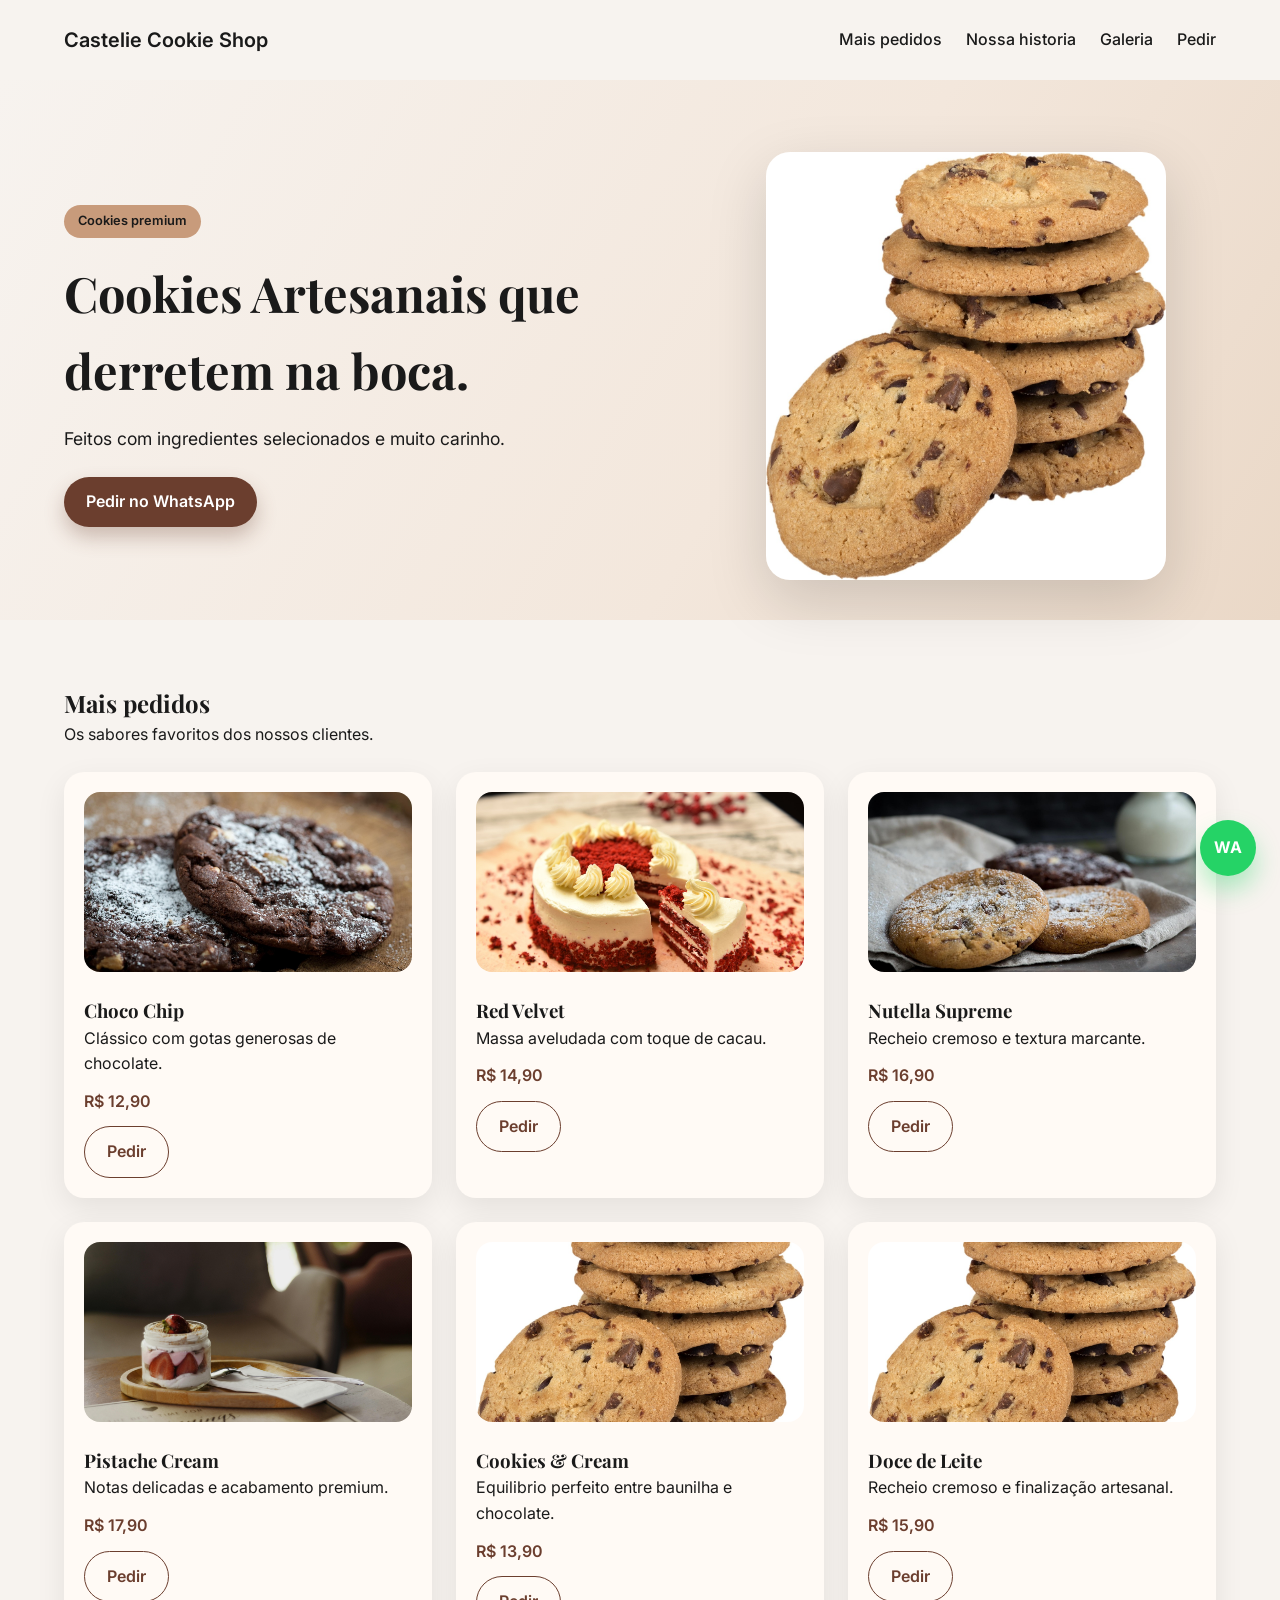
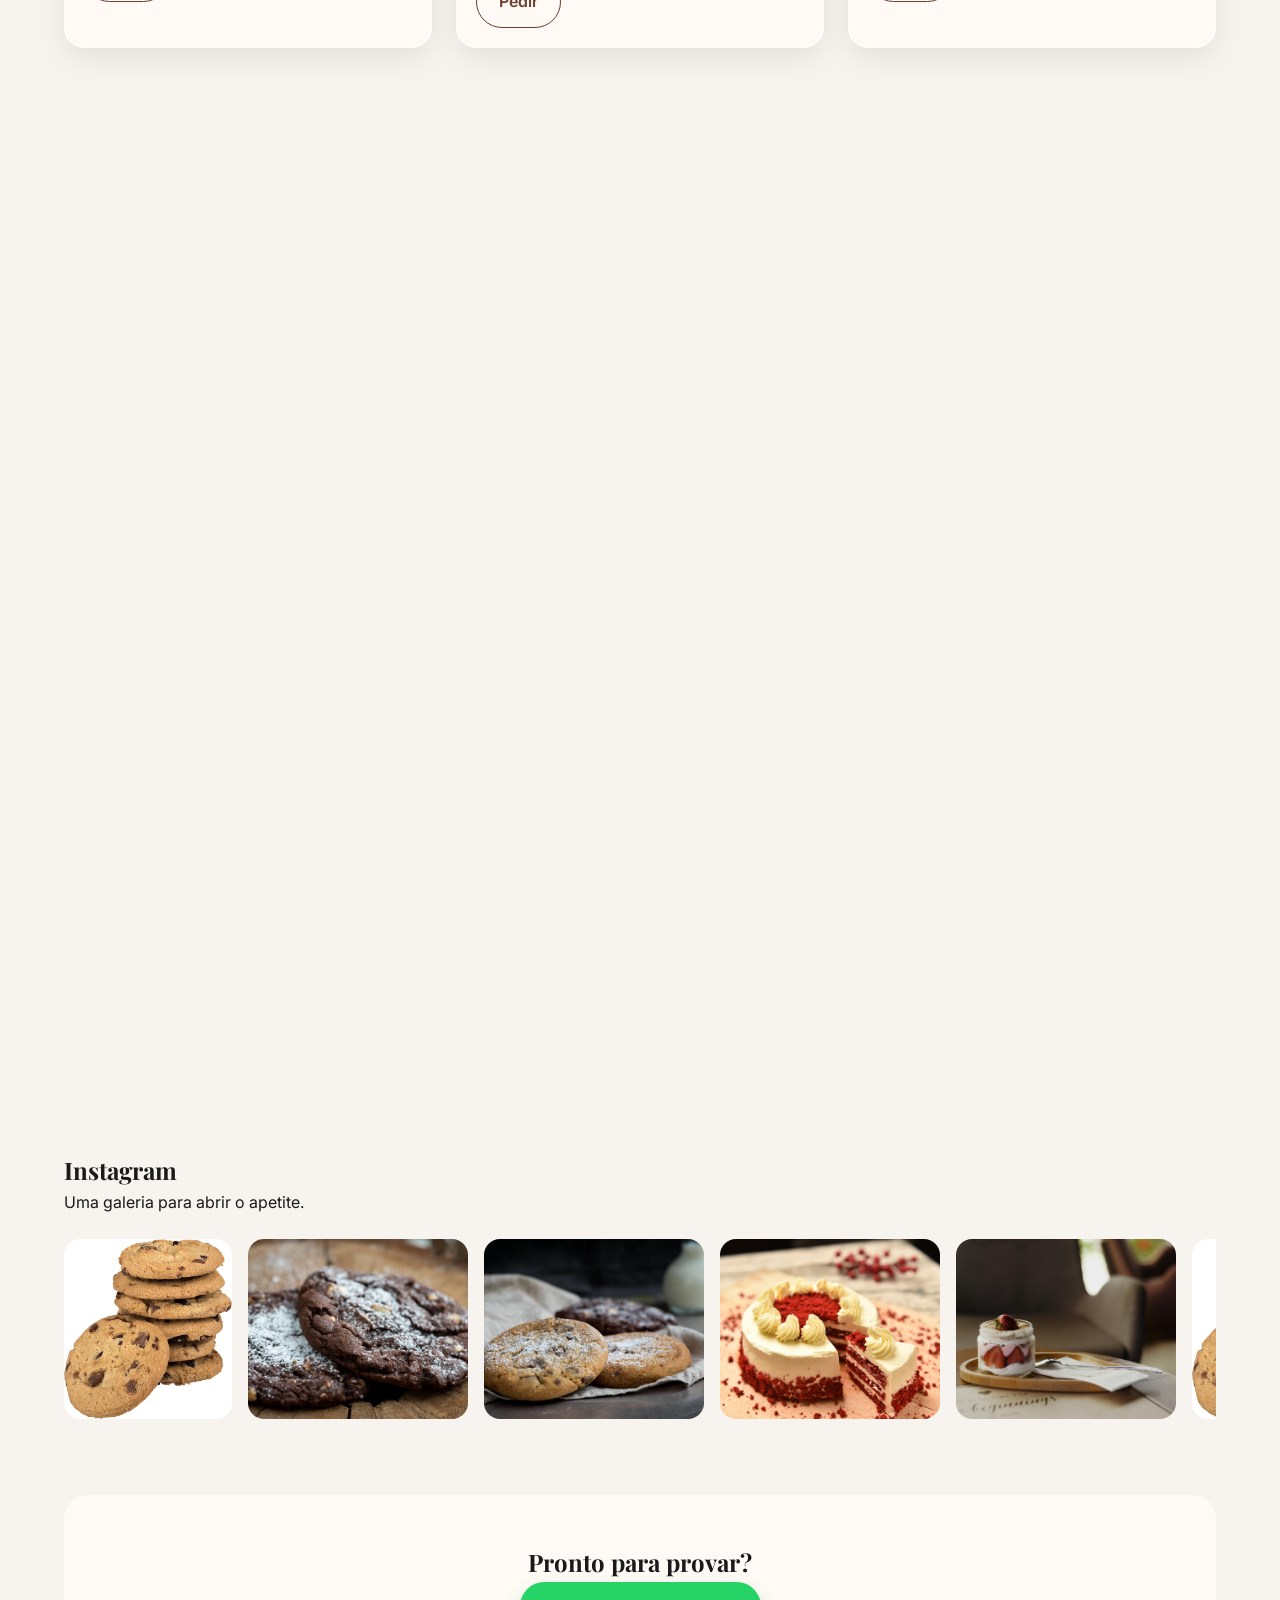
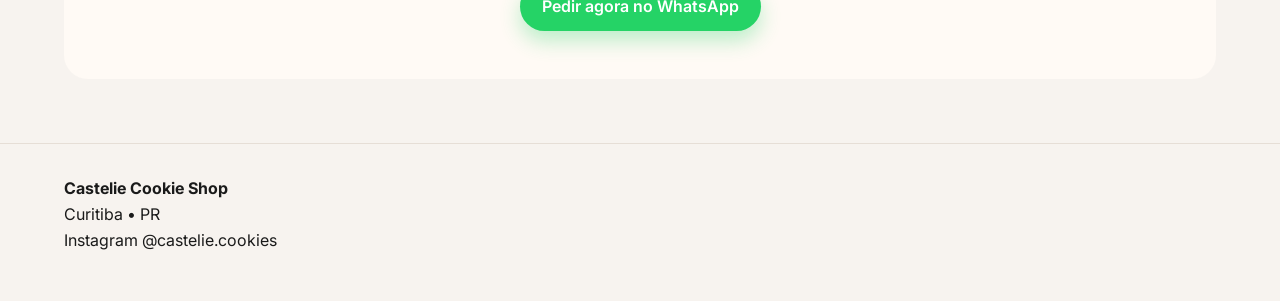
==== project/index.html @ 6abb0d57 "ajuste layout novo" ====
﻿<!doctype html>
<html lang="pt-BR">
  <head>
    <meta charset="utf-8" />
    <meta name="viewport" content="width=device-width, initial-scale=1" />
    <title>Castelie Cookie Shop</title>
    <meta name="description" content="Cookies artesanais premium com ingredientes selecionados. Peça no WhatsApp e receba em Curitiba." />
    <link rel="preconnect" href="https://fonts.googleapis.com" />
    <link rel="preconnect" href="https://fonts.gstatic.com" crossorigin />
    <link href="https://fonts.googleapis.com/css2?family=Inter:wght@300;400;500;600&family=Playfair+Display:wght@500;600;700&display=swap" rel="stylesheet" />
    <link rel="stylesheet" href="style.css" />
  </head>
  <body>
    <header class="nav">
      <div class="brand">Castelie Cookie Shop</div>
      <nav class="nav-links">
        <a href="#mais-pedidos">Mais pedidos</a>
        <a href="#historia">Nossa historia</a>
        <a href="#galeria">Galeria</a>
        <a href="#cta">Pedir</a>
      </nav>
    </header>

    <main>
      <section class="hero">
        <div class="hero-content">
          <span class="chip">Cookies premium</span>
          <h1>Cookies Artesanais que derretem na boca.</h1>
          <p>Feitos com ingredientes selecionados e muito carinho.</p>
          <a class="btn primary" href="https://wa.me/5541999999999" target="_blank" rel="noopener">Pedir no WhatsApp</a>
        </div>
        <div class="hero-media">
          <div class="hero-glow"></div>
          <img src="images/ck_classic.jpg" alt="Cookie artesanal" loading="lazy" class="hero-img float" />
        </div>
      </section>

      <section id="mais-pedidos" class="section reveal">
        <div class="section-head">
          <h2>Mais pedidos</h2>
          <p>Os sabores favoritos dos nossos clientes.</p>
        </div>
        <div class="grid products">
          <article class="card">
            <img src="images/ck_double.jpg" alt="Choco Chip" loading="lazy" />
            <h3>Choco Chip</h3>
            <p>Clássico com gotas generosas de chocolate.</p>
            <div class="price">R$ 12,90</div>
            <a class="btn ghost" href="https://wa.me/5541999999999" target="_blank" rel="noopener">Pedir</a>
          </article>
          <article class="card">
            <img src="images/bp_red.jpg" alt="Red Velvet" loading="lazy" />
            <h3>Red Velvet</h3>
            <p>Massa aveludada com toque de cacau.</p>
            <div class="price">R$ 14,90</div>
            <a class="btn ghost" href="https://wa.me/5541999999999" target="_blank" rel="noopener">Pedir</a>
          </article>
          <article class="card">
            <img src="images/ck_nut.jpg" alt="Nutella Supreme" loading="lazy" />
            <h3>Nutella Supreme</h3>
            <p>Recheio cremoso e textura marcante.</p>
            <div class="price">R$ 16,90</div>
            <a class="btn ghost" href="https://wa.me/5541999999999" target="_blank" rel="noopener">Pedir</a>
          </article>
          <article class="card">
            <img src="images/bp_ninho.jpg" alt="Pistache Cream" loading="lazy" />
            <h3>Pistache Cream</h3>
            <p>Notas delicadas e acabamento premium.</p>
            <div class="price">R$ 17,90</div>
            <a class="btn ghost" href="https://wa.me/5541999999999" target="_blank" rel="noopener">Pedir</a>
          </article>
          <article class="card">
            <img src="images/kit_party.jpg" alt="Cookies & Cream" loading="lazy" />
            <h3>Cookies & Cream</h3>
            <p>Equilibrio perfeito entre baunilha e chocolate.</p>
            <div class="price">R$ 13,90</div>
            <a class="btn ghost" href="https://wa.me/5541999999999" target="_blank" rel="noopener">Pedir</a>
          </article>
          <article class="card">
            <img src="images/kit_family.jpg" alt="Doce de Leite" loading="lazy" />
            <h3>Doce de Leite</h3>
            <p>Recheio cremoso e finalização artesanal.</p>
            <div class="price">R$ 15,90</div>
            <a class="btn ghost" href="https://wa.me/5541999999999" target="_blank" rel="noopener">Pedir</a>
          </article>
        </div>
      </section>

      <section id="historia" class="section story reveal">
        <div class="story-text">
          <h2>Artesanal de verdade.</h2>
          <p>Cada cookie da Castelie é feito manualmente, com ingredientes selecionados e aquele toque especial que transforma cada mordida em uma experiência.</p>
        </div>
        <div class="story-media">
          <img src="images/bp_brigadeiro.jpg" alt="Cookie artesanal" loading="lazy" />
        </div>
      </section>

      <section id="galeria" class="section reveal">
        <div class="section-head">
          <h2>Instagram</h2>
          <p>Uma galeria para abrir o apetite.</p>
        </div>
        <div class="gallery" aria-label="Galeria de cookies">
          <img src="images/ck_classic.jpg" alt="Cookie" loading="lazy" />
          <img src="images/ck_double.jpg" alt="Cookie" loading="lazy" />
          <img src="images/ck_nut.jpg" alt="Cookie" loading="lazy" />
          <img src="images/bp_red.jpg" alt="Cookie" loading="lazy" />
          <img src="images/bp_ninho.jpg" alt="Cookie" loading="lazy" />
          <img src="images/kit_party.jpg" alt="Cookie" loading="lazy" />
          <img src="images/kit_family.jpg" alt="Cookie" loading="lazy" />
        </div>
      </section>

      <section id="cta" class="section cta reveal">
        <h2>Pronto para provar?</h2>
        <a class="btn whatsapp" href="https://wa.me/5541999999999" target="_blank" rel="noopener">Pedir agora no WhatsApp</a>
      </section>
    </main>

    <a class="whatsapp-float" href="https://wa.me/5541999999999" target="_blank" rel="noopener" aria-label="Pedir no WhatsApp">
      <span>WA</span>
    </a>

    <footer class="footer">
      <div>
        <strong>Castelie Cookie Shop</strong>
        <p>Curitiba • PR</p>
        <p>Instagram @castelie.cookies</p>
      </div>
    </footer>

    <script src="script.js"></script>
  </body>
</html>
---- project/style.css ----
﻿:root {
  --bg: #f7f3ef;
  --primary: #6b3e2e;
  --secondary: #c89b7b;
  --text: #1a1a1a;
  --white: #fffaf5;
}

* {
  box-sizing: border-box;
  margin: 0;
  padding: 0;
}

body {
  font-family: 'Inter', sans-serif;
  background: var(--bg);
  color: var(--text);
  line-height: 1.6;
}

h1, h2, h3 {
  font-family: 'Playfair Display', serif;
  color: var(--text);
}

.nav {
  display: flex;
  justify-content: space-between;
  align-items: center;
  padding: 24px 64px;
  position: sticky;
  top: 0;
  background: rgba(247, 243, 239, 0.96);
  backdrop-filter: blur(10px);
  z-index: 100;
}

.brand {
  font-size: 20px;
  font-weight: 600;
}

.nav-links a {
  margin-left: 20px;
  text-decoration: none;
  color: var(--text);
  font-weight: 500;
  transition: color 0.2s ease;
}

.nav-links a:hover {
  color: var(--primary);
}

.hero {
  display: grid;
  grid-template-columns: 1.1fr 0.9fr;
  gap: 40px;
  padding: 72px 64px 40px;
  align-items: center;
  background: linear-gradient(120deg, #f7f3ef 0%, #f3e7dc 60%, #ead8c7 100%);
}

.hero-content h1 {
  font-size: clamp(2.4rem, 3.8vw, 4.2rem);
  margin: 16px 0;
}

.hero-content p {
  font-size: 1.1rem;
  margin-bottom: 24px;
}

.chip {
  display: inline-block;
  padding: 6px 14px;
  border-radius: 999px;
  background: var(--secondary);
  color: var(--text);
  font-size: 0.8rem;
  font-weight: 600;
}

.hero-media {
  position: relative;
  display: flex;
  align-items: center;
  justify-content: center;
}

.hero-img {
  width: min(420px, 80%);
  border-radius: 24px;
  box-shadow: 0 20px 60px rgba(0, 0, 0, 0.15);
}

.hero-glow {
  position: absolute;
  width: 320px;
  height: 320px;
  background: radial-gradient(circle, rgba(200, 155, 123, 0.3), transparent 70%);
  filter: blur(10px);
  z-index: -1;
}

.float {
  animation: float 6s ease-in-out infinite;
}

.section {
  padding: 64px;
}

.section-head {
  margin-bottom: 24px;
}

.grid.products {
  display: grid;
  grid-template-columns: repeat(3, 1fr);
  gap: 24px;
}

.card {
  background: var(--white);
  border-radius: 20px;
  padding: 20px;
  box-shadow: 0 10px 30px rgba(0, 0, 0, 0.08);
  transition: transform 0.25s ease, box-shadow 0.25s ease;
}

.card:hover {
  transform: translateY(-6px) scale(1.03);
  box-shadow: 0 18px 36px rgba(0, 0, 0, 0.12);
}

.card img {
  width: 100%;
  height: 180px;
  object-fit: cover;
  border-radius: 16px;
  margin-bottom: 16px;
}

.price {
  font-weight: 600;
  color: var(--primary);
  margin: 12px 0;
}

.btn {
  display: inline-flex;
  align-items: center;
  justify-content: center;
  padding: 12px 22px;
  border-radius: 999px;
  text-decoration: none;
  font-weight: 600;
  transition: transform 0.2s ease, box-shadow 0.2s ease;
}

.btn.primary {
  background: var(--primary);
  color: #fff;
  box-shadow: 0 10px 20px rgba(107, 62, 46, 0.3);
}

.btn.primary:hover,
.btn.ghost:hover {
  transform: scale(1.03);
}

.btn.ghost {
  border: 1px solid var(--primary);
  color: var(--primary);
}

.story {
  display: grid;
  grid-template-columns: 1fr 1fr;
  gap: 32px;
  align-items: center;
}

.story-media img {
  width: 100%;
  border-radius: 24px;
  box-shadow: 0 18px 40px rgba(0, 0, 0, 0.12);
}

.gallery {
  display: flex;
  gap: 16px;
  overflow-x: auto;
  padding-bottom: 12px;
}

.gallery img {
  width: 220px;
  height: 180px;
  border-radius: 16px;
  object-fit: cover;
  transition: transform 0.25s ease;
}

.gallery img:hover {
  transform: scale(1.05);
}

.cta {
  text-align: center;
  background: var(--white);
  border-radius: 24px;
  margin: 0 64px 64px;
  padding: 48px;
}

.btn.whatsapp {
  background: #25d366;
  color: #fff;
  box-shadow: 0 10px 20px rgba(37, 211, 102, 0.3);
  animation: pulse 2.5s infinite;
}

.whatsapp-float {
  position: fixed;
  bottom: 24px;
  right: 24px;
  width: 56px;
  height: 56px;
  border-radius: 50%;
  background: #25d366;
  color: #fff;
  display: flex;
  align-items: center;
  justify-content: center;
  font-weight: 700;
  text-decoration: none;
  box-shadow: 0 14px 24px rgba(37, 211, 102, 0.35);
}

.footer {
  padding: 32px 64px 48px;
  border-top: 1px solid #e6ded6;
  background: var(--bg);
}

.reveal {
  opacity: 0;
  transform: translateY(24px);
  transition: opacity 0.6s ease, transform 0.6s ease;
}

.reveal.visible {
  opacity: 1;
  transform: translateY(0);
}

@keyframes float {
  0%, 100% { transform: translateY(0); }
  50% { transform: translateY(-12px); }
}

@keyframes pulse {
  0% { transform: scale(1); }
  50% { transform: scale(1.05); }
  100% { transform: scale(1); }
}

@media (max-width: 1024px) {
  .grid.products {
    grid-template-columns: repeat(2, 1fr);
  }
  .hero {
    grid-template-columns: 1fr;
  }
  .story {
    grid-template-columns: 1fr;
  }
}

@media (max-width: 768px) {
  .nav {
    padding: 20px 32px;
    flex-direction: column;
    gap: 12px;
  }
  .hero, .section {
    padding: 48px 32px;
  }
  .cta {
    margin: 0 32px 48px;
  }
  .grid.products {
    grid-template-columns: 1fr;
  }
}
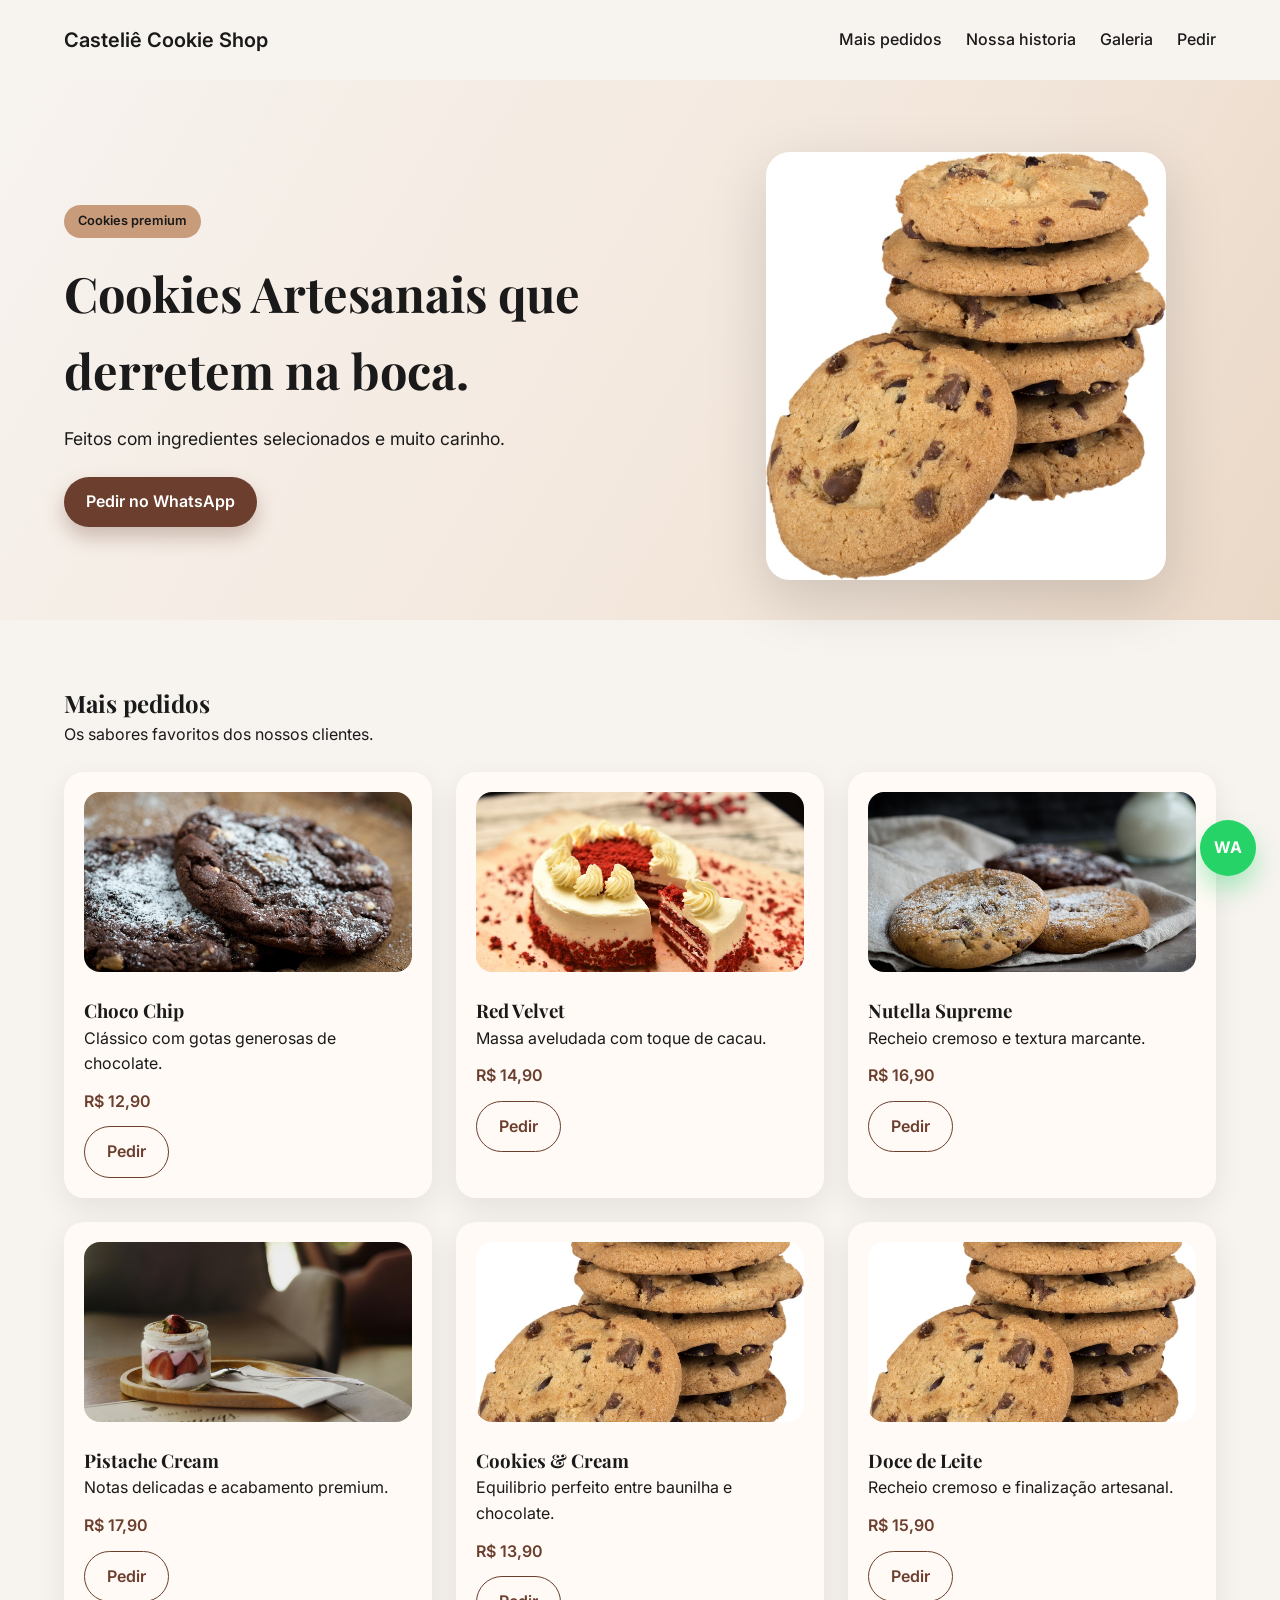
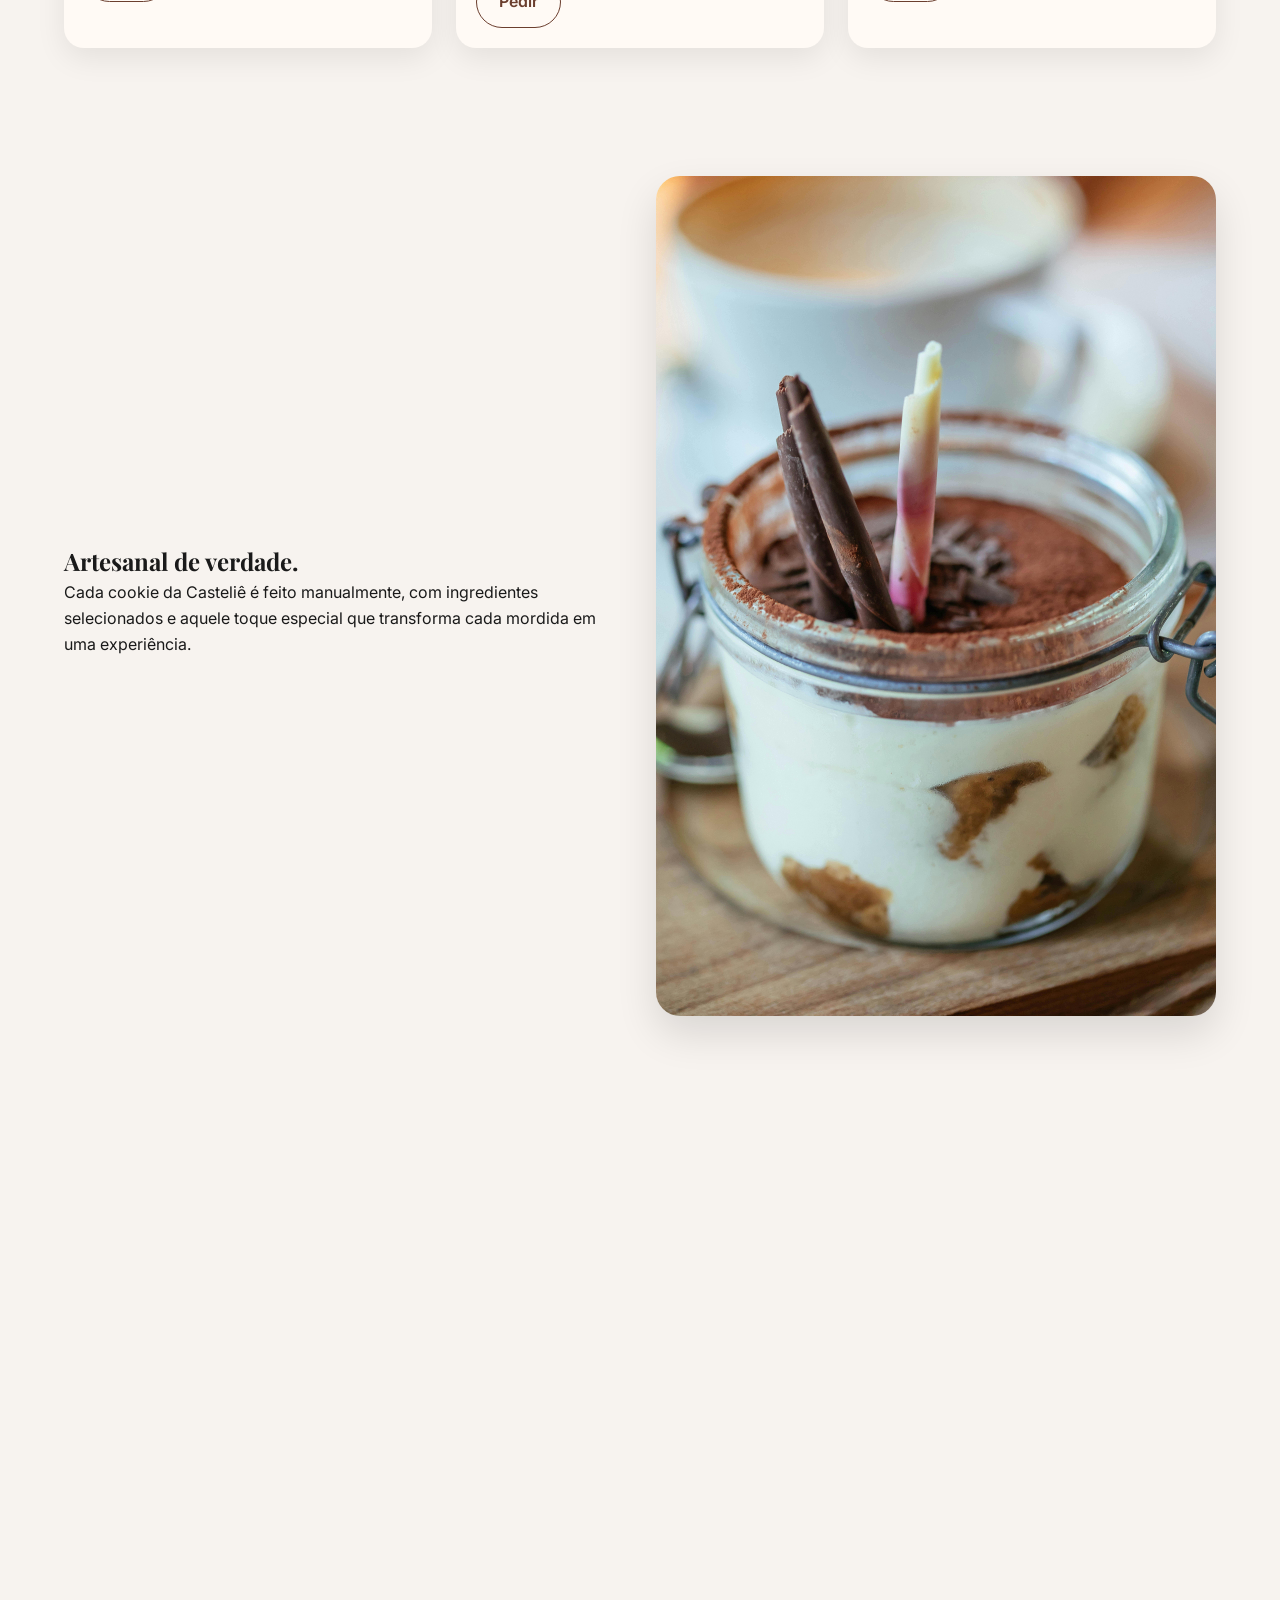
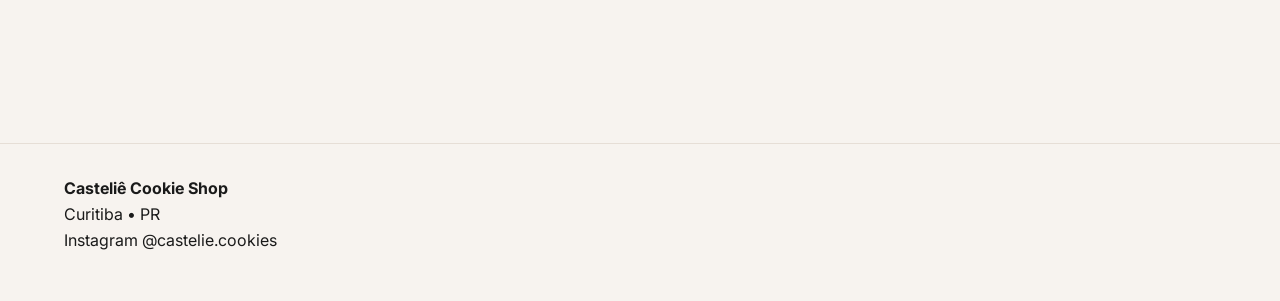
==== commit f87d36ab: "Allow separate logo/text drag and rename brand" ====
--- a/project/index.html
+++ b/project/index.html
@@ -3,7 +3,7 @@
   <head>
     <meta charset="utf-8" />
     <meta name="viewport" content="width=device-width, initial-scale=1" />
-    <title>Castelie Cookie Shop</title>
+    <title>Casteliê Cookie Shop</title>
     <meta name="description" content="Cookies artesanais premium com ingredientes selecionados. Peça no WhatsApp e receba em Curitiba." />
     <link rel="preconnect" href="https://fonts.googleapis.com" />
     <link rel="preconnect" href="https://fonts.gstatic.com" crossorigin />
@@ -12,7 +12,7 @@
   </head>
   <body>
     <header class="nav">
-      <div class="brand">Castelie Cookie Shop</div>
+      <div class="brand">Casteliê Cookie Shop</div>
       <nav class="nav-links">
         <a href="#mais-pedidos">Mais pedidos</a>
         <a href="#historia">Nossa historia</a>
@@ -27,7 +27,7 @@
           <span class="chip">Cookies premium</span>
           <h1>Cookies Artesanais que derretem na boca.</h1>
           <p>Feitos com ingredientes selecionados e muito carinho.</p>
-          <a class="btn primary" href="https://wa.me/5541999999999" target="_blank" rel="noopener">Pedir no WhatsApp</a>
+          <a class="btn primary" href="https://wa.me/5541992033786" target="_blank" rel="noopener">Pedir no WhatsApp</a>
         </div>
         <div class="hero-media">
           <div class="hero-glow"></div>
@@ -46,42 +46,42 @@
             <h3>Choco Chip</h3>
             <p>Clássico com gotas generosas de chocolate.</p>
             <div class="price">R$ 12,90</div>
-            <a class="btn ghost" href="https://wa.me/5541999999999" target="_blank" rel="noopener">Pedir</a>
+            <a class="btn ghost" href="https://wa.me/5541992033786" target="_blank" rel="noopener">Pedir</a>
           </article>
           <article class="card">
             <img src="images/bp_red.jpg" alt="Red Velvet" loading="lazy" />
             <h3>Red Velvet</h3>
             <p>Massa aveludada com toque de cacau.</p>
             <div class="price">R$ 14,90</div>
-            <a class="btn ghost" href="https://wa.me/5541999999999" target="_blank" rel="noopener">Pedir</a>
+            <a class="btn ghost" href="https://wa.me/5541992033786" target="_blank" rel="noopener">Pedir</a>
           </article>
           <article class="card">
             <img src="images/ck_nut.jpg" alt="Nutella Supreme" loading="lazy" />
             <h3>Nutella Supreme</h3>
             <p>Recheio cremoso e textura marcante.</p>
             <div class="price">R$ 16,90</div>
-            <a class="btn ghost" href="https://wa.me/5541999999999" target="_blank" rel="noopener">Pedir</a>
+            <a class="btn ghost" href="https://wa.me/5541992033786" target="_blank" rel="noopener">Pedir</a>
           </article>
           <article class="card">
             <img src="images/bp_ninho.jpg" alt="Pistache Cream" loading="lazy" />
             <h3>Pistache Cream</h3>
             <p>Notas delicadas e acabamento premium.</p>
             <div class="price">R$ 17,90</div>
-            <a class="btn ghost" href="https://wa.me/5541999999999" target="_blank" rel="noopener">Pedir</a>
+            <a class="btn ghost" href="https://wa.me/5541992033786" target="_blank" rel="noopener">Pedir</a>
           </article>
           <article class="card">
             <img src="images/kit_party.jpg" alt="Cookies & Cream" loading="lazy" />
             <h3>Cookies & Cream</h3>
             <p>Equilibrio perfeito entre baunilha e chocolate.</p>
             <div class="price">R$ 13,90</div>
-            <a class="btn ghost" href="https://wa.me/5541999999999" target="_blank" rel="noopener">Pedir</a>
+            <a class="btn ghost" href="https://wa.me/5541992033786" target="_blank" rel="noopener">Pedir</a>
           </article>
           <article class="card">
             <img src="images/kit_family.jpg" alt="Doce de Leite" loading="lazy" />
             <h3>Doce de Leite</h3>
             <p>Recheio cremoso e finalização artesanal.</p>
             <div class="price">R$ 15,90</div>
-            <a class="btn ghost" href="https://wa.me/5541999999999" target="_blank" rel="noopener">Pedir</a>
+            <a class="btn ghost" href="https://wa.me/5541992033786" target="_blank" rel="noopener">Pedir</a>
           </article>
         </div>
       </section>
@@ -89,7 +89,7 @@
       <section id="historia" class="section story reveal">
         <div class="story-text">
           <h2>Artesanal de verdade.</h2>
-          <p>Cada cookie da Castelie é feito manualmente, com ingredientes selecionados e aquele toque especial que transforma cada mordida em uma experiência.</p>
+          <p>Cada cookie da Casteliê é feito manualmente, com ingredientes selecionados e aquele toque especial que transforma cada mordida em uma experiência.</p>
         </div>
         <div class="story-media">
           <img src="images/bp_brigadeiro.jpg" alt="Cookie artesanal" loading="lazy" />
@@ -124,7 +124,7 @@
 
     <footer class="footer">
       <div>
-        <strong>Castelie Cookie Shop</strong>
+        <strong>Casteliê Cookie Shop</strong>
         <p>Curitiba • PR</p>
         <p>Instagram @castelie.cookies</p>
       </div>
